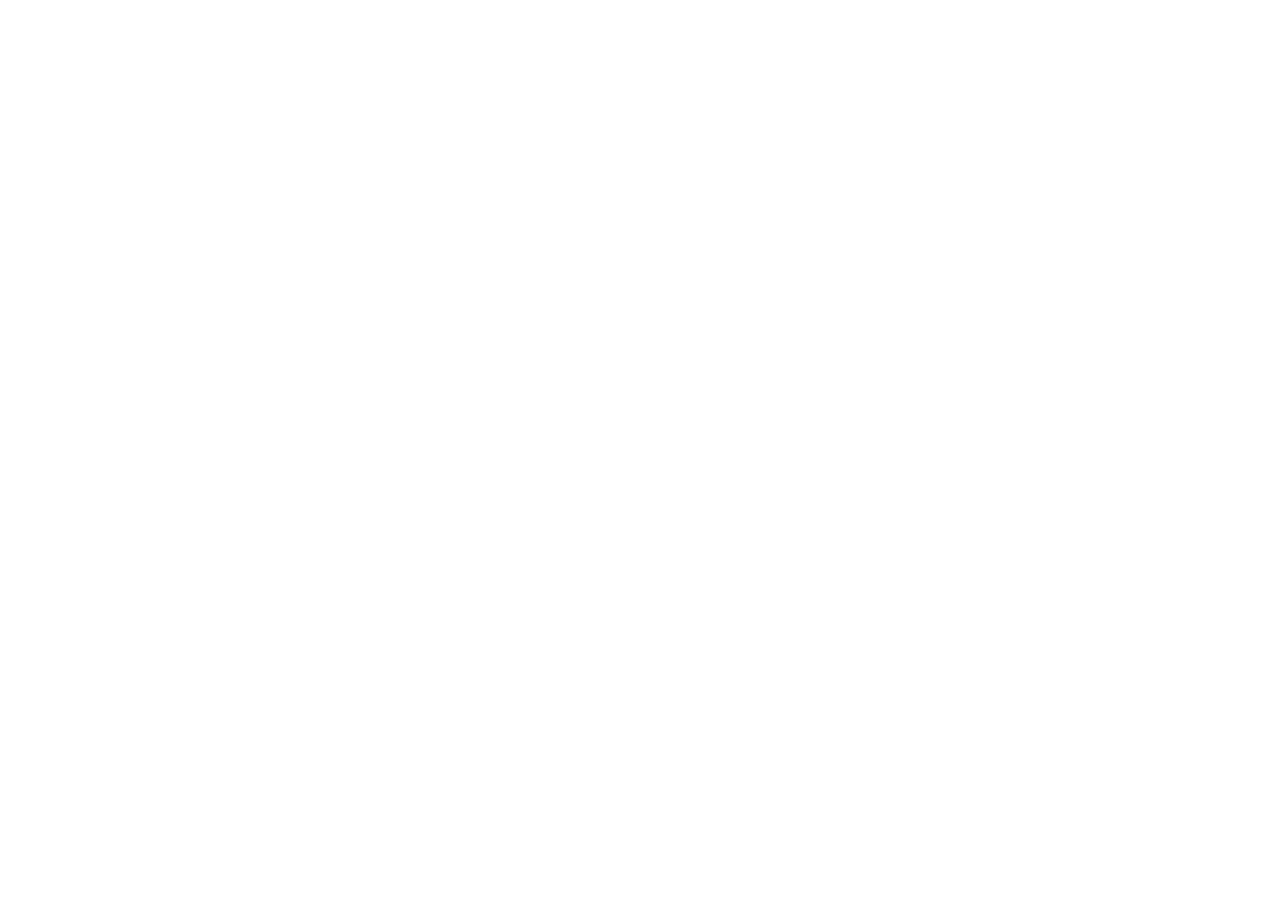
==== index.html @ f415a373 "change" ====
<!doctype html>
<html lang="en" data-theme="light" data-beasties-container>
<head><base href="/">
  <meta charset="UTF-8">
  <meta name="viewport" content="width=device-width, initial-scale=1.0">

  <meta http-equiv="Content-Security-Policy" content="upgrade-insecure-requests">

  <link href="https://unpkg.com/boxicons@2.1.4/css/boxicons.min.css" rel="stylesheet">
  <link rel="icon" type="image/x-icon" href="favicon.png">

  <title>Isa Subani</title>
<style>*,:before,:after{--tw-border-spacing-x:0;--tw-border-spacing-y:0;--tw-translate-x:0;--tw-translate-y:0;--tw-rotate:0;--tw-skew-x:0;--tw-skew-y:0;--tw-scale-x:1;--tw-scale-y:1;--tw-pan-x: ;--tw-pan-y: ;--tw-pinch-zoom: ;--tw-scroll-snap-strictness:proximity;--tw-gradient-from-position: ;--tw-gradient-via-position: ;--tw-gradient-to-position: ;--tw-ordinal: ;--tw-slashed-zero: ;--tw-numeric-figure: ;--tw-numeric-spacing: ;--tw-numeric-fraction: ;--tw-ring-inset: ;--tw-ring-offset-width:0px;--tw-ring-offset-color:#fff;--tw-ring-color:rgb(59 130 246 / .5);--tw-ring-offset-shadow:0 0 #0000;--tw-ring-shadow:0 0 #0000;--tw-shadow:0 0 #0000;--tw-shadow-colored:0 0 #0000;--tw-blur: ;--tw-brightness: ;--tw-contrast: ;--tw-grayscale: ;--tw-hue-rotate: ;--tw-invert: ;--tw-saturate: ;--tw-sepia: ;--tw-drop-shadow: ;--tw-backdrop-blur: ;--tw-backdrop-brightness: ;--tw-backdrop-contrast: ;--tw-backdrop-grayscale: ;--tw-backdrop-hue-rotate: ;--tw-backdrop-invert: ;--tw-backdrop-opacity: ;--tw-backdrop-saturate: ;--tw-backdrop-sepia: ;--tw-contain-size: ;--tw-contain-layout: ;--tw-contain-paint: ;--tw-contain-style: }*,:before,:after{box-sizing:border-box;border-width:0;border-style:solid;border-color:#e5e7eb}:before,:after{--tw-content:""}html{line-height:1.5;-webkit-text-size-adjust:100%;tab-size:4;font-family:ui-sans-serif,system-ui,sans-serif,"Apple Color Emoji","Segoe UI Emoji",Segoe UI Symbol,"Noto Color Emoji";font-feature-settings:normal;font-variation-settings:normal;-webkit-tap-highlight-color:transparent}body{margin:0;line-height:inherit}</style><link rel="stylesheet" href="styles-BOK6SBLM.css" media="print" onload="this.media='all'"><noscript><link rel="stylesheet" href="styles-BOK6SBLM.css"></noscript></head>
<body>
<app-root></app-root>
<link rel="modulepreload" href="chunk-A5R2CTAA.js"><script src="polyfills-FFHMD2TL.js" type="module"></script><script src="main-3HWDCBCN.js" type="module"></script></body>
</html>
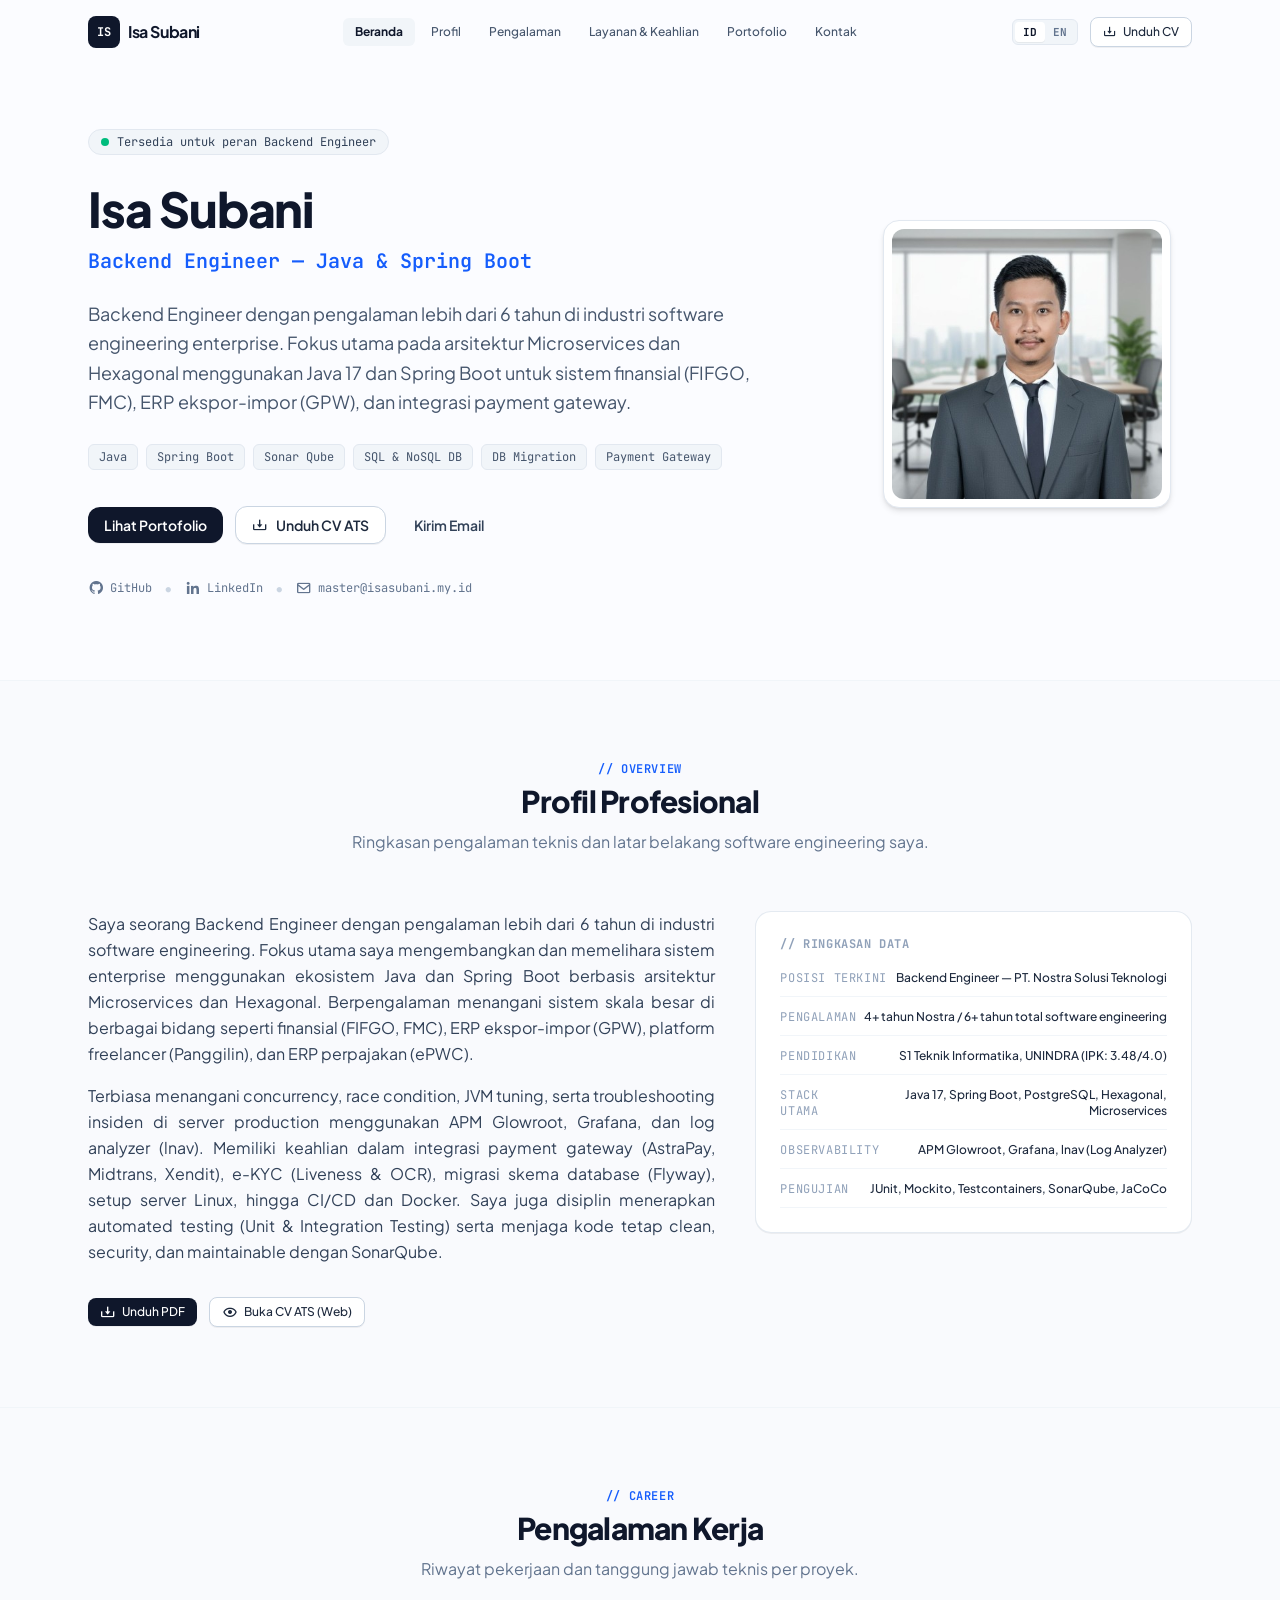
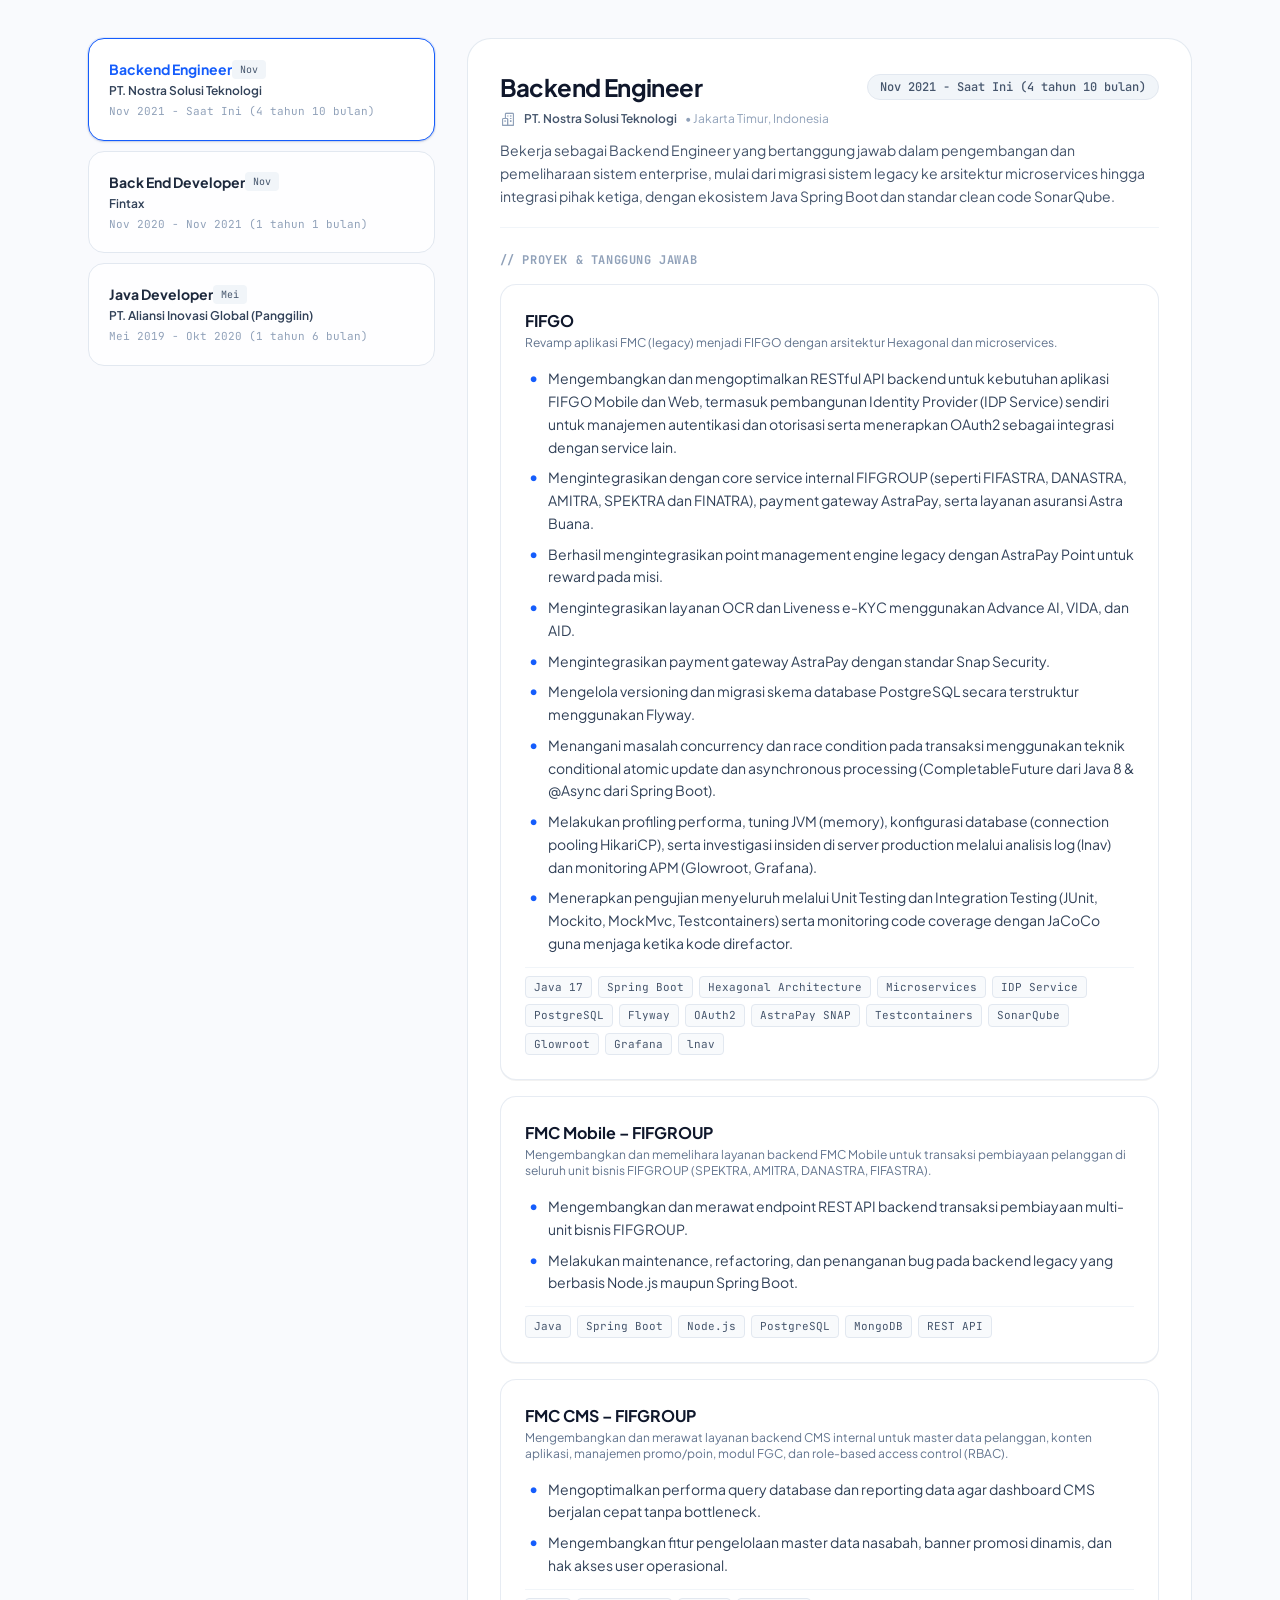
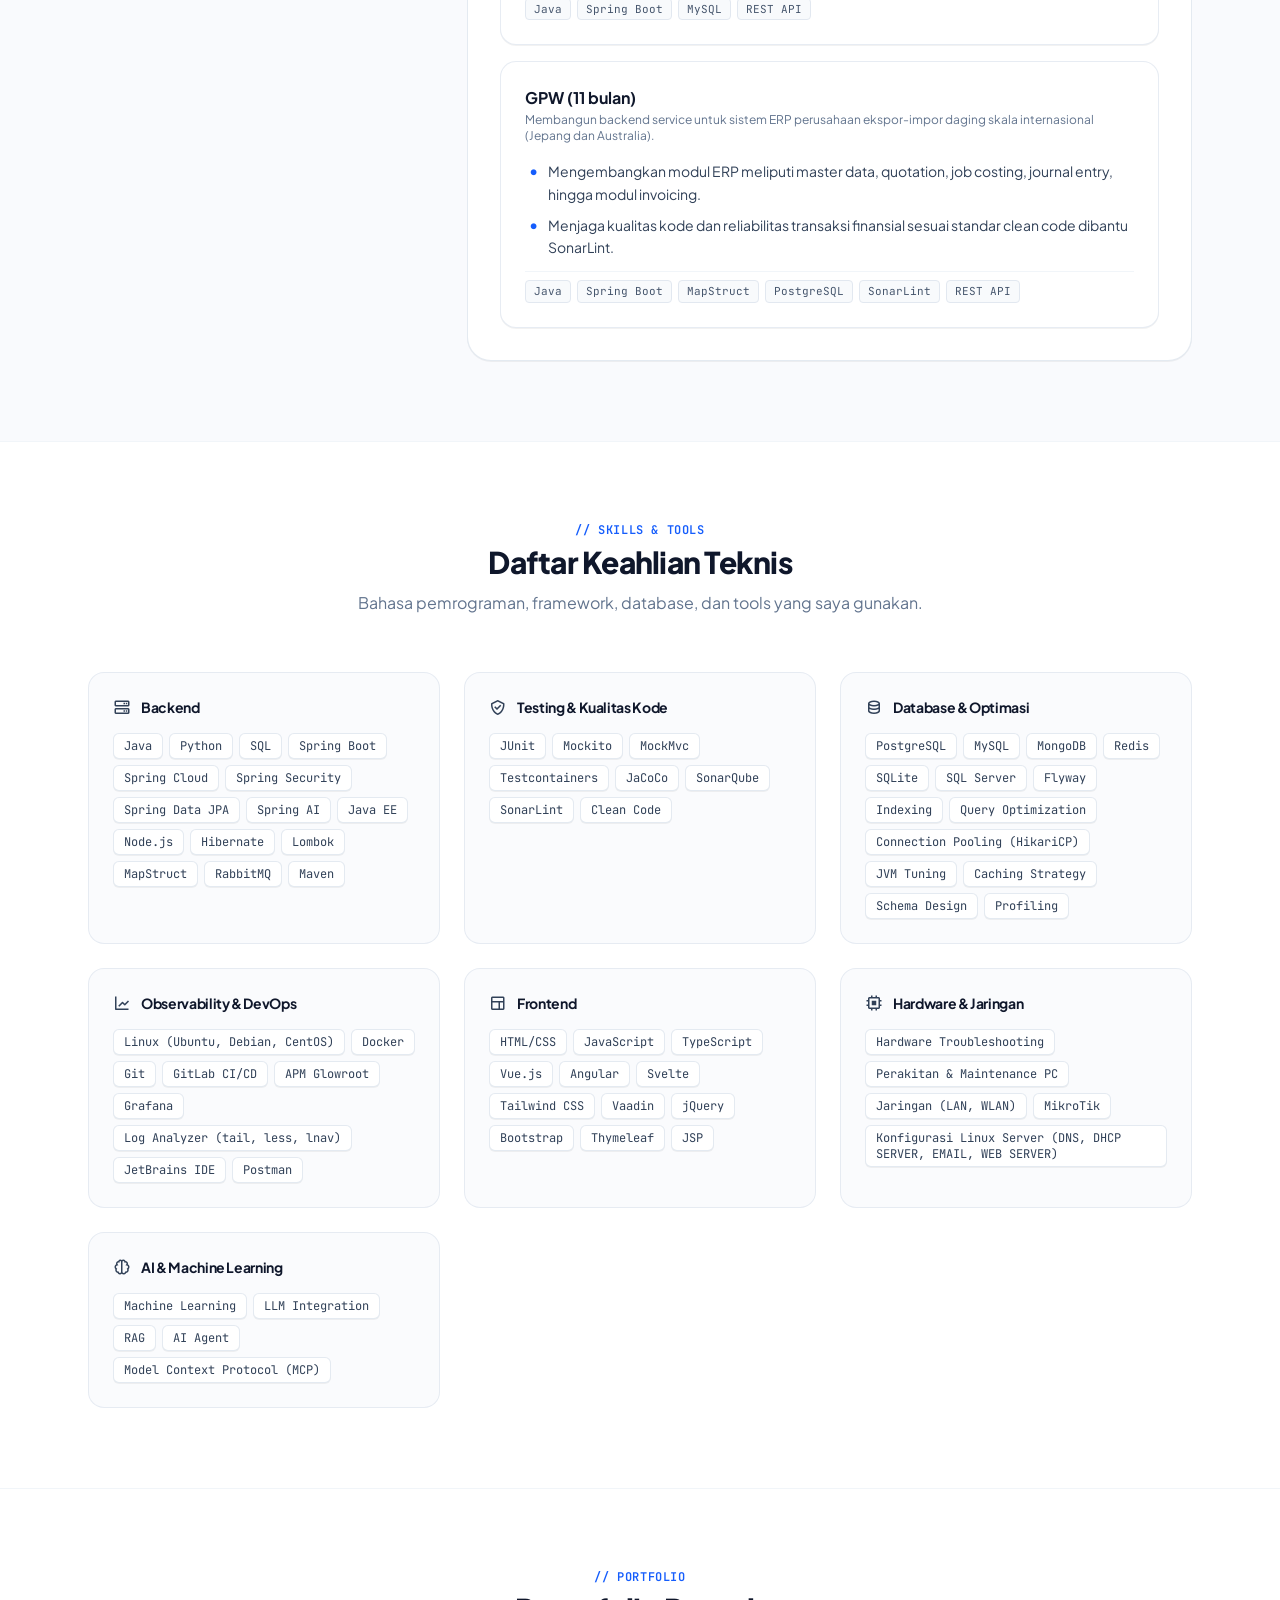
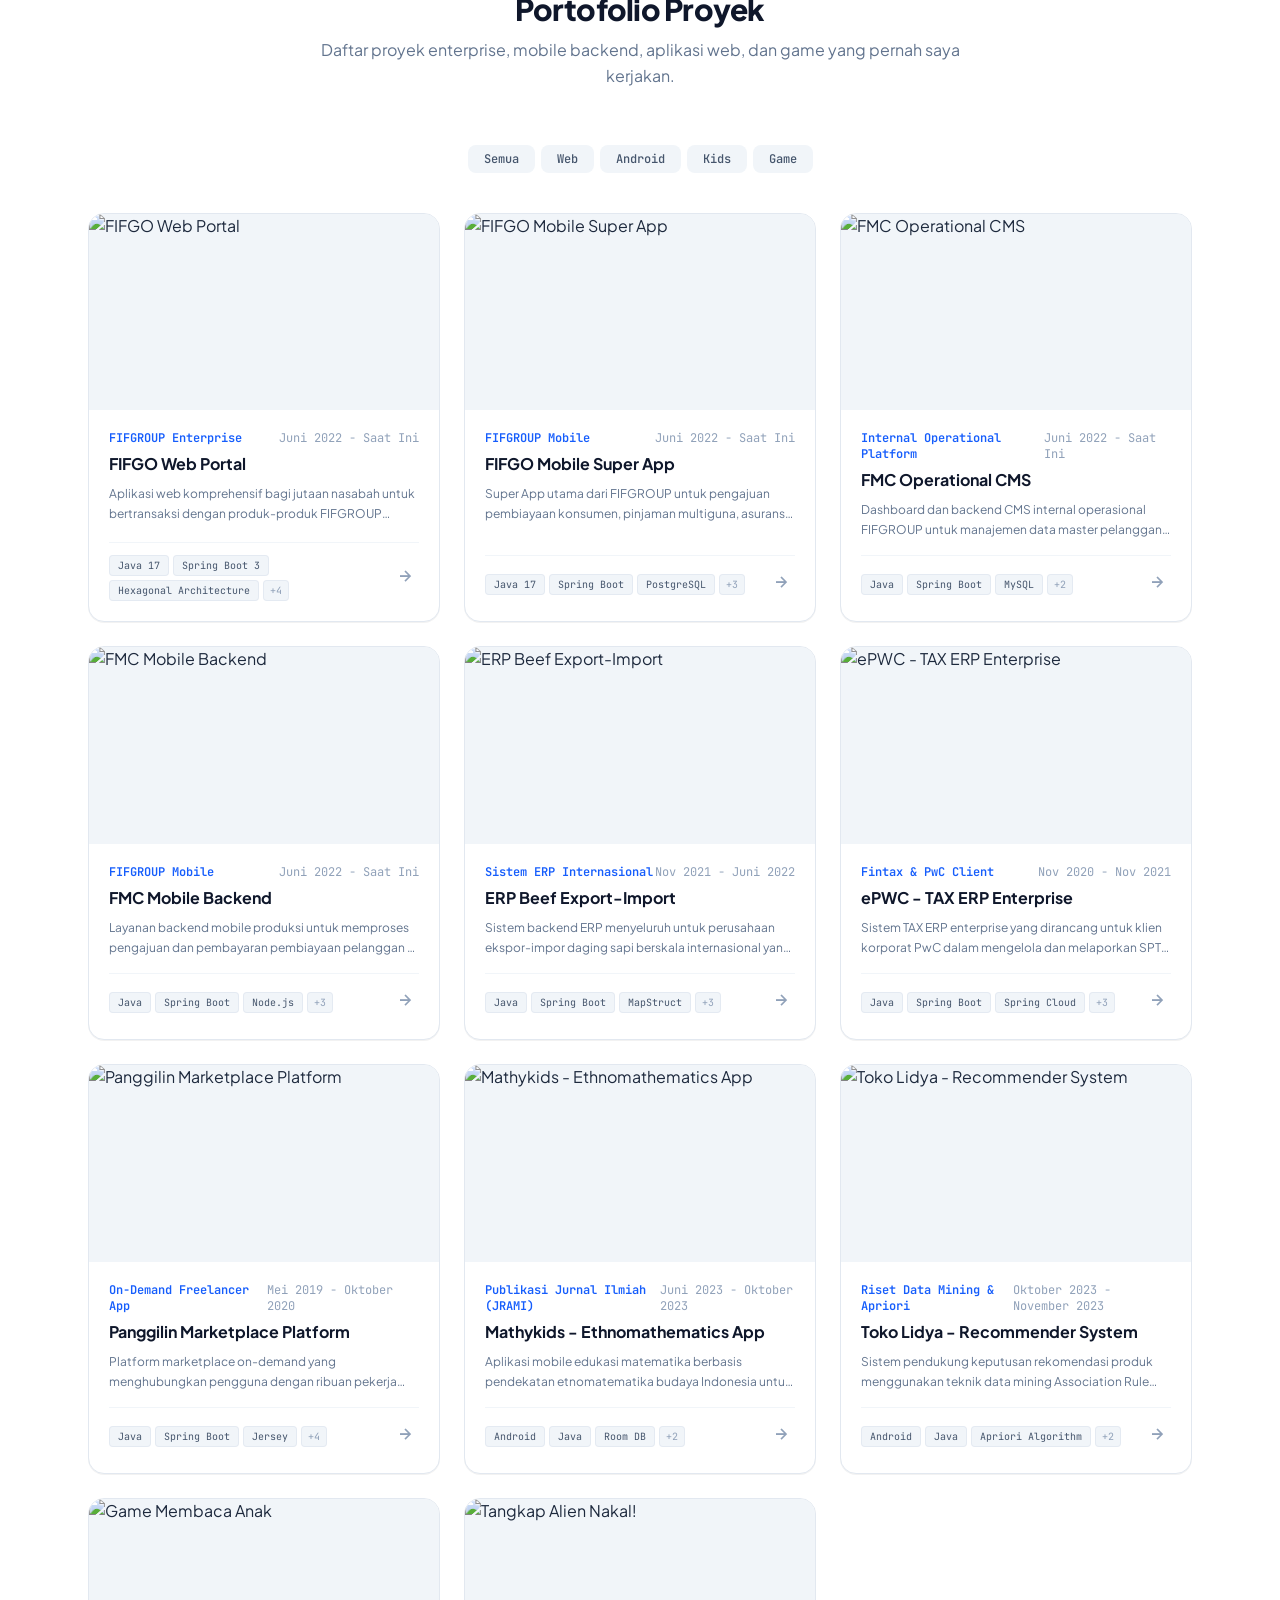
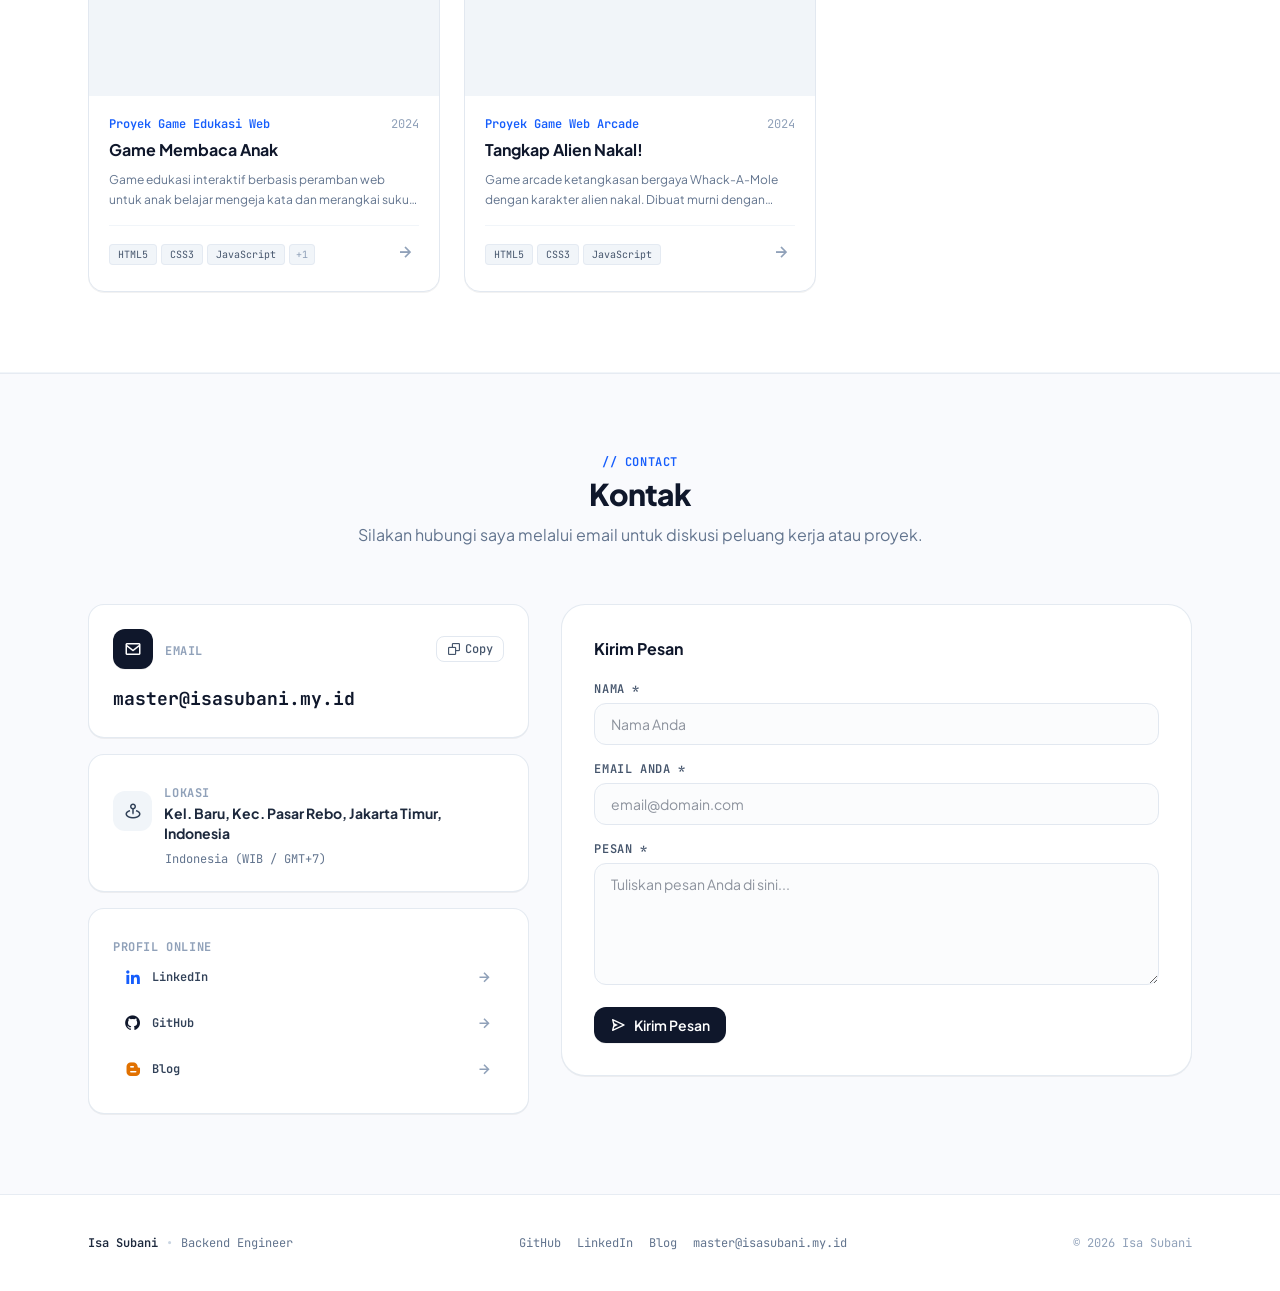
==== commit e73ca62e: "change" ====
--- a/index.html
+++ b/index.html
@@ -1,17 +1,192 @@
 <!doctype html>
-<html lang="en" data-theme="light" data-beasties-container>
-<head><base href="/">
-  <meta charset="UTF-8">
-  <meta name="viewport" content="width=device-width, initial-scale=1.0">
+<html lang="id" class="scroll-smooth">
+  <head>
+    <meta charset="UTF-8" />
+    <meta name="viewport" content="width=device-width, initial-scale=1.0" />
+    <meta http-equiv="X-UA-Compatible" content="IE=edge" />
+    <meta name="referrer" content="strict-origin-when-cross-origin" />
+    <meta name="format-detection" content="telephone=no" />
 
-  <meta http-equiv="Content-Security-Policy" content="upgrade-insecure-requests">
+    <!-- Primary SEO Meta Tags -->
+    <title>Isa Subani — Backend Engineer | Java & Spring Boot</title>
+    <meta name="title" content="Isa Subani — Backend Engineer | Java & Spring Boot" />
+    <meta name="description" content="Portfolio Isa Subani - Backend Engineer dengan pengalaman 6+ tahun dalam ekosistem Java 17, Spring Boot, Microservices, Hexagonal Architecture, PostgreSQL, dan integrasi finansial enterprise." />
+    <meta name="keywords" content="Isa Subani, Backend Engineer, Java Developer, Spring Boot, Microservices, Hexagonal Architecture, PostgreSQL, Flyway, Docker, AstraPay SNAP, Jakarta, Indonesia" />
+    <meta name="author" content="Isa Subani" />
+    <meta name="robots" content="index, follow, max-image-preview:large, max-snippet:-1, max-video-preview:-1" />
+    <meta name="googlebot" content="index, follow, max-snippet:-1, max-image-preview:large, max-video-preview:-1" />
+    <meta name="bingbot" content="index, follow, max-snippet:-1, max-image-preview:large, max-video-preview:-1" />
 
-  <link href="https://unpkg.com/boxicons@2.1.4/css/boxicons.min.css" rel="stylesheet">
-  <link rel="icon" type="image/x-icon" href="favicon.png">
+    <!-- Canonical & Dual-Domain Alternates -->
+    <link rel="canonical" href="https://isasubani.github.io/" />
+    <link rel="alternate" hreflang="x-default" href="https://isasubani.github.io/" />
+    <link rel="alternate" hreflang="id" href="https://isasubani.github.io/" />
+    <link rel="alternate" hreflang="en" href="https://isasubani.github.io/" />
+    <link rel="alternate" href="https://isasubani.my.id/" />
 
-  <title>Isa Subani</title>
-<style>*,:before,:after{--tw-border-spacing-x:0;--tw-border-spacing-y:0;--tw-translate-x:0;--tw-translate-y:0;--tw-rotate:0;--tw-skew-x:0;--tw-skew-y:0;--tw-scale-x:1;--tw-scale-y:1;--tw-pan-x: ;--tw-pan-y: ;--tw-pinch-zoom: ;--tw-scroll-snap-strictness:proximity;--tw-gradient-from-position: ;--tw-gradient-via-position: ;--tw-gradient-to-position: ;--tw-ordinal: ;--tw-slashed-zero: ;--tw-numeric-figure: ;--tw-numeric-spacing: ;--tw-numeric-fraction: ;--tw-ring-inset: ;--tw-ring-offset-width:0px;--tw-ring-offset-color:#fff;--tw-ring-color:rgb(59 130 246 / .5);--tw-ring-offset-shadow:0 0 #0000;--tw-ring-shadow:0 0 #0000;--tw-shadow:0 0 #0000;--tw-shadow-colored:0 0 #0000;--tw-blur: ;--tw-brightness: ;--tw-contrast: ;--tw-grayscale: ;--tw-hue-rotate: ;--tw-invert: ;--tw-saturate: ;--tw-sepia: ;--tw-drop-shadow: ;--tw-backdrop-blur: ;--tw-backdrop-brightness: ;--tw-backdrop-contrast: ;--tw-backdrop-grayscale: ;--tw-backdrop-hue-rotate: ;--tw-backdrop-invert: ;--tw-backdrop-opacity: ;--tw-backdrop-saturate: ;--tw-backdrop-sepia: ;--tw-contain-size: ;--tw-contain-layout: ;--tw-contain-paint: ;--tw-contain-style: }*,:before,:after{box-sizing:border-box;border-width:0;border-style:solid;border-color:#e5e7eb}:before,:after{--tw-content:""}html{line-height:1.5;-webkit-text-size-adjust:100%;tab-size:4;font-family:ui-sans-serif,system-ui,sans-serif,"Apple Color Emoji","Segoe UI Emoji",Segoe UI Symbol,"Noto Color Emoji";font-feature-settings:normal;font-variation-settings:normal;-webkit-tap-highlight-color:transparent}body{margin:0;line-height:inherit}</style><link rel="stylesheet" href="styles-BOK6SBLM.css" media="print" onload="this.media='all'"><noscript><link rel="stylesheet" href="styles-BOK6SBLM.css"></noscript></head>
-<body>
-<app-root></app-root>
-<link rel="modulepreload" href="chunk-A5R2CTAA.js"><script src="polyfills-FFHMD2TL.js" type="module"></script><script src="main-3HWDCBCN.js" type="module"></script></body>
+    <!-- GEO / Geographic Location Meta Tags -->
+    <meta name="geo.region" content="ID-JK" />
+    <meta name="geo.placename" content="Kel. Baru, Kec. Pasar Rebo, Jakarta Timur, Indonesia" />
+    <meta name="geo.position" content="-6.320;106.860" />
+    <meta name="ICBM" content="-6.320, 106.860" />
+
+    <!-- ASO & PWA Mobile App Meta Tags -->
+    <meta name="application-name" content="Isa Subani Portfolio" />
+    <meta name="apple-mobile-web-app-title" content="Isa Subani" />
+    <meta name="apple-mobile-web-app-capable" content="yes" />
+    <meta name="apple-mobile-web-app-status-bar-style" content="default" />
+    <meta name="theme-color" content="#0f172a" />
+    <link rel="manifest" href="/manifest.webmanifest" />
+
+    <!-- Open Graph / Facebook / LinkedIn / WhatsApp -->
+    <meta property="og:type" content="profile" />
+    <meta property="og:site_name" content="Isa Subani Portfolio" />
+    <meta property="og:url" content="https://isasubani.github.io/" />
+    <meta property="og:title" content="Isa Subani — Backend Engineer | Java & Spring Boot" />
+    <meta property="og:description" content="Backend Engineer dengan pengalaman 6+ tahun di sistem enterprise. Spesialisasi Java 17, Spring Boot, Microservices, dan Hexagonal Architecture." />
+    <meta property="og:image" content="https://isasubani.github.io/cv/profile.jpeg" />
+    <meta property="og:image:secure_url" content="https://isasubani.github.io/cv/profile.jpeg" />
+    <meta property="og:image:type" content="image/jpeg" />
+    <meta property="og:image:width" content="600" />
+    <meta property="og:image:height" content="600" />
+    <meta property="og:image:alt" content="Isa Subani - Backend Engineer" />
+    <meta property="og:locale" content="id_ID" />
+    <meta property="og:locale:alternate" content="en_US" />
+    <meta property="profile:first_name" content="Isa" />
+    <meta property="profile:last_name" content="Subani" />
+    <meta property="profile:gender" content="male" />
+    <meta property="profile:username" content="isasubani" />
+
+    <!-- Twitter Card -->
+    <meta name="twitter:card" content="summary_large_image" />
+    <meta name="twitter:url" content="https://isasubani.github.io/" />
+    <meta name="twitter:title" content="Isa Subani — Backend Engineer | Java & Spring Boot" />
+    <meta name="twitter:description" content="Backend Engineer dengan pengalaman 6+ tahun di sistem enterprise: Java 17, Spring Boot, Hexagonal Architecture, & Microservices." />
+    <meta name="twitter:image" content="https://isasubani.github.io/cv/profile.jpeg" />
+
+    <!-- Favicons & Icons -->
+    <link rel="icon" type="image/png" href="/favicon.png" />
+    <link rel="apple-touch-icon" href="/favicon.png" />
+
+    <!-- Web Fonts -->
+    <link rel="preconnect" href="https://fonts.googleapis.com" />
+    <link rel="preconnect" href="https://fonts.gstatic.com" crossorigin />
+    <link href="https://fonts.googleapis.com/css2?family=Plus+Jakarta+Sans:wght@400;500;600;700;800&family=JetBrains+Mono:wght@400;500;600&display=swap" rel="stylesheet" />
+    <link href="https://unpkg.com/boxicons@2.1.4/css/boxicons.min.css" rel="stylesheet" />
+
+    <!-- AEO / GEO Structured Data (Schema.org JSON-LD for Perplexity, ChatGPT, Claude, Google SGE) -->
+    <script type="application/ld+json">
+      {
+        "@context": "https://schema.org",
+        "@graph": [
+          {
+            "@type": "ProfilePage",
+            "@id": "https://isasubani.github.io/#webpage",
+            "url": "https://isasubani.github.io/",
+            "name": "Isa Subani — Backend Engineer | Java & Spring Boot",
+            "isPartOf": {
+              "@id": "https://isasubani.github.io/#website"
+            },
+            "about": {
+              "@id": "https://isasubani.github.io/#person"
+            },
+            "mainEntity": {
+              "@id": "https://isasubani.github.io/#person"
+            }
+          },
+          {
+            "@type": "Person",
+            "@id": "https://isasubani.github.io/#person",
+            "name": "Isa Subani",
+            "givenName": "Isa",
+            "familyName": "Subani",
+            "jobTitle": "Backend Engineer",
+            "description": "Backend Engineer with 6+ years of enterprise experience specializing in Java 17, Spring Boot, Microservices, Hexagonal Architecture, and financial system integrations.",
+            "url": "https://isasubani.github.io/",
+            "image": "https://isasubani.github.io/cv/profile.jpeg",
+            "email": "master@isasubani.my.id",
+            "address": {
+              "@type": "PostalAddress",
+              "addressLocality": "Kel. Baru, Kec. Pasar Rebo, Jakarta Timur, Indonesia",
+              "addressRegion": "DKI Jakarta",
+              "addressCountry": "ID"
+            },
+            "worksFor": {
+              "@type": "Organization",
+              "name": "PT. Nostra Solusi Teknologi"
+            },
+            "alumniOf": {
+              "@type": "CollegeOrUniversity",
+              "name": "Universitas Indraprasta PGRI"
+            },
+            "hasOccupation": {
+              "@type": "Occupation",
+              "name": "Senior Backend Engineer",
+              "occupationalCategory": "15-1252.00",
+              "skills": [
+                "Java 17",
+                "Spring Boot 3",
+                "Microservices",
+                "Hexagonal Architecture",
+                "PostgreSQL",
+                "Flyway",
+                "OAuth2",
+                "AstraPay SNAP",
+                "Testcontainers",
+                "JUnit",
+                "Glowroot",
+                "Grafana",
+                "Docker"
+              ]
+            },
+            "sameAs": [
+              "https://isasubani.github.io/",
+              "https://isasubani.my.id/",
+              "https://github.com/isasubani",
+              "https://www.linkedin.com/in/isa-subani/",
+              "https://isa-subani.blogspot.com/",
+              "https://www.youtube.com/@isasubani"
+            ],
+            "knowsAbout": [
+              "Java 17",
+              "Spring Boot 3",
+              "Hexagonal Architecture",
+              "Microservices",
+              "PostgreSQL",
+              "Flyway",
+              "OAuth2",
+              "AstraPay SNAP",
+              "Testcontainers",
+              "JUnit",
+              "Glowroot",
+              "Grafana",
+              "Docker",
+              "Vaadin",
+              "Machine Learning"
+            ]
+          },
+          {
+            "@type": "WebSite",
+            "@id": "https://isasubani.github.io/#website",
+            "url": "https://isasubani.github.io/",
+            "name": "Isa Subani — Backend Engineer",
+            "alternateName": [
+              "https://isasubani.github.io/",
+              "https://isasubani.my.id/"
+            ],
+            "description": "Official portfolio of Isa Subani, Backend Engineer specializing in Java and Spring Boot.",
+            "publisher": {
+              "@id": "https://isasubani.github.io/#person"
+            },
+            "inLanguage": ["id", "en"]
+          }
+        ]
+      }
+    </script>
+    <script type="module" crossorigin src="/assets/index-tYiv3i7U.js"></script>
+    <link rel="stylesheet" crossorigin href="/assets/index-lfnkulbh.css">
+  </head>
+  <body class="bg-[#fcfdfd] text-slate-800 antialiased font-['Plus_Jakarta_Sans',sans-serif] selection:bg-slate-900 selection:text-white">
+    <div id="app"></div>
+  </body>
 </html>
--- a/assets/index-lfnkulbh.css
+++ b/assets/index-lfnkulbh.css
@@ -0,0 +1,2 @@
+/*! tailwindcss v4.3.3 | MIT License | https://tailwindcss.com */
+@layer properties{@supports (((-webkit-hyphens:none)) and (not (margin-trim:inline))) or ((-moz-orient:inline) and (not (color:rgb(from red r g b)))){*,:before,:after,::backdrop{--tw-translate-x:0;--tw-translate-y:0;--tw-translate-z:0;--tw-scale-x:1;--tw-scale-y:1;--tw-scale-z:1;--tw-rotate-x:initial;--tw-rotate-y:initial;--tw-rotate-z:initial;--tw-skew-x:initial;--tw-skew-y:initial;--tw-space-y-reverse:0;--tw-border-style:solid;--tw-leading:initial;--tw-font-weight:initial;--tw-tracking:initial;--tw-shadow:0 0 #0000;--tw-shadow-color:initial;--tw-shadow-alpha:100%;--tw-inset-shadow:0 0 #0000;--tw-inset-shadow-color:initial;--tw-inset-shadow-alpha:100%;--tw-ring-color:initial;--tw-ring-shadow:0 0 #0000;--tw-inset-ring-color:initial;--tw-inset-ring-shadow:0 0 #0000;--tw-ring-inset:initial;--tw-ring-offset-width:0px;--tw-ring-offset-color:#fff;--tw-ring-offset-shadow:0 0 #0000;--tw-outline-style:solid;--tw-blur:initial;--tw-brightness:initial;--tw-contrast:initial;--tw-grayscale:initial;--tw-hue-rotate:initial;--tw-invert:initial;--tw-opacity:initial;--tw-saturate:initial;--tw-sepia:initial;--tw-drop-shadow:initial;--tw-drop-shadow-color:initial;--tw-drop-shadow-alpha:100%;--tw-drop-shadow-size:initial;--tw-backdrop-blur:initial;--tw-backdrop-brightness:initial;--tw-backdrop-contrast:initial;--tw-backdrop-grayscale:initial;--tw-backdrop-hue-rotate:initial;--tw-backdrop-invert:initial;--tw-backdrop-opacity:initial;--tw-backdrop-saturate:initial;--tw-backdrop-sepia:initial;--tw-duration:initial}}}@layer theme{:root,:host{--font-sans:-apple-system, BlinkMacSystemFont, "Segoe UI", Roboto, "Helvetica Neue", "Noto Sans", Arial, sans-serif, "Apple Color Emoji", "Segoe UI Emoji", "Segoe UI Symbol", "Noto Color Emoji";--font-mono:ui-monospace, SFMono-Regular, Menlo, Monaco, Consolas, "Liberation Mono", "Courier New", monospace;--color-red-400:oklch(70.4% .191 22.216);--color-red-500:oklch(63.7% .237 25.331);--color-amber-600:oklch(66.6% .179 58.318);--color-yellow-300:oklch(90.5% .182 98.111);--color-yellow-400:oklch(85.2% .199 91.936);--color-yellow-900:oklch(42.1% .095 57.708);--color-green-500:oklch(72.3% .219 149.579);--color-green-600:oklch(62.7% .194 149.214);--color-emerald-50:oklch(97.9% .021 166.113);--color-emerald-200:oklch(90.5% .093 164.15);--color-emerald-500:oklch(69.6% .17 162.48);--color-emerald-600:oklch(59.6% .145 163.225);--color-emerald-700:oklch(50.8% .118 165.612);--color-emerald-800:oklch(43.2% .095 166.913);--color-sky-50:oklch(97.7% .013 236.62);--color-sky-300:oklch(82.8% .111 230.318);--color-sky-400:oklch(74.6% .16 232.661);--color-sky-500:oklch(68.5% .169 237.323);--color-sky-600:oklch(58.8% .158 241.966);--color-sky-700:oklch(50% .134 242.749);--color-sky-900:oklch(39.1% .09 240.876);--color-blue-50:oklch(97% .014 254.604);--color-blue-200:oklch(88.2% .059 254.128);--color-blue-500:oklch(62.3% .214 259.815);--color-blue-600:oklch(54.6% .245 262.881);--color-blue-700:oklch(48.8% .243 264.376);--color-indigo-50:oklch(96.2% .018 272.314);--color-indigo-200:oklch(87% .065 274.039);--color-indigo-300:oklch(78.5% .115 274.713);--color-indigo-500:oklch(58.5% .233 277.117);--color-indigo-600:oklch(51.1% .262 276.966);--color-indigo-700:oklch(45.7% .24 277.023);--color-indigo-800:oklch(39.8% .195 277.366);--color-indigo-900:oklch(35.9% .144 278.697);--color-rose-50:oklch(96.9% .015 12.422);--color-rose-200:oklch(89.2% .058 10.001);--color-rose-600:oklch(58.6% .253 17.585);--color-rose-700:oklch(51.4% .222 16.935);--color-rose-800:oklch(45.5% .188 13.697);--color-rose-900:oklch(41% .159 10.272);--color-slate-50:oklch(98.4% .003 247.858);--color-slate-100:oklch(96.8% .007 247.896);--color-slate-200:oklch(92.9% .013 255.508);--color-slate-300:oklch(86.9% .022 252.894);--color-slate-400:oklch(70.4% .04 256.788);--color-slate-500:oklch(55.4% .046 257.417);--color-slate-600:oklch(44.6% .043 257.281);--color-slate-700:oklch(37.2% .044 257.287);--color-slate-800:oklch(27.9% .041 260.031);--color-slate-900:oklch(20.8% .042 265.755);--color-slate-950:oklch(12.9% .042 264.695);--color-gray-500:oklch(55.1% .027 264.364);--color-gray-700:oklch(37.3% .034 259.733);--color-black:#000;--color-white:#fff;--spacing:.25rem;--container-md:28rem;--container-lg:32rem;--container-2xl:42rem;--container-4xl:56rem;--container-6xl:72rem;--text-xs:.75rem;--text-xs--line-height:calc(1 / .75);--text-sm:.875rem;--text-sm--line-height:calc(1.25 / .875);--text-base:1rem;--text-base--line-height:calc(1.5 / 1);--text-lg:1.125rem;--text-lg--line-height:calc(1.75 / 1.125);--text-xl:1.25rem;--text-xl--line-height:calc(1.75 / 1.25);--text-2xl:1.5rem;--text-2xl--line-height:calc(2 / 1.5);--text-3xl:1.875rem;--text-3xl--line-height:calc(2.25 / 1.875);--text-4xl:2.25rem;--text-4xl--line-height:calc(2.5 / 2.25);--text-5xl:3rem;--text-5xl--line-height:1;--text-6xl:3.75rem;--text-6xl--line-height:1;--text-8xl:6rem;--text-8xl--line-height:1;--text-9xl:8rem;--text-9xl--line-height:1;--font-weight-normal:400;--font-weight-medium:500;--font-weight-semibold:600;--font-weight-bold:700;--font-weight-extrabold:800;--tracking-tight:-.025em;--tracking-wider:.05em;--leading-tight:1.25;--leading-relaxed:1.625;--radius-md:.375rem;--radius-lg:.5rem;--radius-xl:.75rem;--radius-2xl:1rem;--radius-3xl:1.5rem;--drop-shadow-md:0 3px 3px #0000001f;--drop-shadow-xl:0 9px 7px #0000001a;--animate-pulse:pulse 2s cubic-bezier(.4, 0, .6, 1) infinite;--animate-bounce:bounce 1s infinite;--blur-sm:8px;--blur-md:12px;--aspect-video:16 / 9;--default-transition-duration:.15s;--default-transition-timing-function:cubic-bezier(.4, 0, .2, 1);--default-font-family:var(--font-sans);--default-mono-font-family:var(--font-mono)}}@layer base{*,:after,:before,::backdrop{box-sizing:border-box;border:0 solid;margin:0;padding:0}::file-selector-button{box-sizing:border-box;border:0 solid;margin:0;padding:0}html,:host{-webkit-text-size-adjust:100%;tab-size:4;line-height:1.5;font-family:var(--default-font-family,-apple-system, BlinkMacSystemFont, "Segoe UI", Roboto, "Helvetica Neue", "Noto Sans", Arial, sans-serif, "Apple Color Emoji", "Segoe UI Emoji", "Segoe UI Symbol", "Noto Color Emoji");font-feature-settings:var(--default-font-feature-settings,normal);font-variation-settings:var(--default-font-variation-settings,normal);-webkit-tap-highlight-color:transparent}hr{height:0;color:inherit;border-top-width:1px}abbr:where([title]){-webkit-text-decoration:underline dotted;text-decoration:underline dotted}h1,h2,h3,h4,h5,h6{font-size:inherit;font-weight:inherit}a{color:inherit;-webkit-text-decoration:inherit;-webkit-text-decoration:inherit;-webkit-text-decoration:inherit;-webkit-text-decoration:inherit;text-decoration:inherit}b,strong{font-weight:bolder}code,kbd,samp,pre{font-family:var(--default-mono-font-family,ui-monospace, SFMono-Regular, Menlo, Monaco, Consolas, "Liberation Mono", "Courier New", monospace);font-feature-settings:var(--default-mono-font-feature-settings,normal);font-variation-settings:var(--default-mono-font-variation-settings,normal);font-size:1em}small{font-size:80%}sub,sup{vertical-align:baseline;font-size:75%;line-height:0;position:relative}sub{bottom:-.25em}sup{top:-.5em}table{text-indent:0;border-color:inherit;border-collapse:collapse}:-moz-focusring:where(:not(iframe)){outline:auto}progress{vertical-align:baseline}summary{display:list-item}ol,ul,menu{list-style:none}img,svg,video,canvas,audio,iframe,embed,object{vertical-align:middle;display:block}img,video{max-width:100%;height:auto}button,input,select,optgroup,textarea{font:inherit;font-feature-settings:inherit;font-variation-settings:inherit;letter-spacing:inherit;color:inherit;opacity:1;background-color:#0000;border-radius:0}::file-selector-button{font:inherit;font-feature-settings:inherit;font-variation-settings:inherit;letter-spacing:inherit;color:inherit;opacity:1;background-color:#0000;border-radius:0}:where(select:is([multiple],[size])) optgroup{font-weight:bolder}:where(select:is([multiple],[size])) optgroup option{padding-inline-start:20px}::file-selector-button{margin-inline-end:4px}::placeholder{opacity:1}@supports (not ((-webkit-appearance:-apple-pay-button))) or (contain-intrinsic-size:1px){::placeholder{color:currentColor}@supports (color:color-mix(in lab, red, red)){::placeholder{color:color-mix(in oklab, currentcolor 50%, transparent)}}}textarea{resize:vertical}::-webkit-search-decoration{-webkit-appearance:none}::-webkit-date-and-time-value{min-height:1lh;text-align:inherit}::-webkit-datetime-edit{display:inline-flex}::-webkit-datetime-edit-fields-wrapper{padding:0}::-webkit-datetime-edit{padding-block:0}::-webkit-datetime-edit-year-field{padding-block:0}::-webkit-datetime-edit-month-field{padding-block:0}::-webkit-datetime-edit-day-field{padding-block:0}::-webkit-datetime-edit-hour-field{padding-block:0}::-webkit-datetime-edit-minute-field{padding-block:0}::-webkit-datetime-edit-second-field{padding-block:0}::-webkit-datetime-edit-millisecond-field{padding-block:0}::-webkit-datetime-edit-meridiem-field{padding-block:0}::-webkit-calendar-picker-indicator{line-height:1}:-moz-ui-invalid{box-shadow:none}button,input:where([type=button],[type=reset],[type=submit]){appearance:button}::file-selector-button{appearance:button}::-webkit-inner-spin-button{height:auto}::-webkit-outer-spin-button{height:auto}[hidden]:where(:not([hidden=until-found])){display:none!important}}@layer components;@layer utilities{.absolute{position:absolute}.fixed{position:fixed}.relative{position:relative}.static{position:static}.inset-0{inset:0}.top-0{top:0}.top-1\/2{top:50%}.top-4{top:calc(var(--spacing) * 4)}.right-0{right:0}.right-2{right:calc(var(--spacing) * 2)}.right-4{right:calc(var(--spacing) * 4)}.left-0{left:0}.left-2{left:calc(var(--spacing) * 2)}.z-10{z-index:10}.z-50{z-index:50}.mx-auto{margin-inline:auto}.my-auto{margin-block:auto}.mt-0\.5{margin-top:calc(var(--spacing) * .5)}.mt-1{margin-top:var(--spacing)}.mt-2{margin-top:calc(var(--spacing) * 2)}.mt-2\.5{margin-top:calc(var(--spacing) * 2.5)}.mt-3{margin-top:calc(var(--spacing) * 3)}.mt-4{margin-top:calc(var(--spacing) * 4)}.mb-1{margin-bottom:var(--spacing)}.mb-1\.5{margin-bottom:calc(var(--spacing) * 1.5)}.mb-2{margin-bottom:calc(var(--spacing) * 2)}.mb-3{margin-bottom:calc(var(--spacing) * 3)}.mb-4{margin-bottom:calc(var(--spacing) * 4)}.mb-5{margin-bottom:calc(var(--spacing) * 5)}.mb-6{margin-bottom:calc(var(--spacing) * 6)}.mb-8{margin-bottom:calc(var(--spacing) * 8)}.mb-10{margin-bottom:calc(var(--spacing) * 10)}.mb-12{margin-bottom:calc(var(--spacing) * 12)}.line-clamp-1{-webkit-line-clamp:1;-webkit-box-orient:vertical;display:-webkit-box;overflow:hidden}.line-clamp-2{-webkit-line-clamp:2;-webkit-box-orient:vertical;display:-webkit-box;overflow:hidden}.block{display:block}.flex{display:flex}.grid{display:grid}.hidden{display:none}.inline-block{display:inline-block}.inline-flex{display:inline-flex}.aspect-square{aspect-ratio:1}.aspect-video{aspect-ratio:var(--aspect-video)}.h-2{height:calc(var(--spacing) * 2)}.h-8{height:calc(var(--spacing) * 8)}.h-9{height:calc(var(--spacing) * 9)}.h-10{height:calc(var(--spacing) * 10)}.h-12{height:calc(var(--spacing) * 12)}.h-64{height:calc(var(--spacing) * 64)}.h-full{height:100%}.max-h-\[85vh\]{max-height:85vh}.max-h-\[420px\]{max-height:420px}.min-h-\[150px\]{min-height:150px}.min-h-\[320px\]{min-height:320px}.min-h-screen{min-height:100vh}.w-2{width:calc(var(--spacing) * 2)}.w-8{width:calc(var(--spacing) * 8)}.w-9{width:calc(var(--spacing) * 9)}.w-10{width:calc(var(--spacing) * 10)}.w-12{width:calc(var(--spacing) * 12)}.w-64{width:calc(var(--spacing) * 64)}.w-auto{width:auto}.w-full{width:100%}.max-w-2xl{max-width:var(--container-2xl)}.max-w-4xl{max-width:var(--container-4xl)}.max-w-6xl{max-width:var(--container-6xl)}.max-w-full{max-width:100%}.max-w-lg{max-width:var(--container-lg)}.max-w-md{max-width:var(--container-md)}.flex-1{flex:1}.flex-shrink-0{flex-shrink:0}.-translate-y-1\/2{--tw-translate-y:calc(calc(1 / 2 * 100%) * -1);translate:var(--tw-translate-x) var(--tw-translate-y)}.scale-105{--tw-scale-x:105%;--tw-scale-y:105%;--tw-scale-z:105%;scale:var(--tw-scale-x) var(--tw-scale-y)}.transform{transform:var(--tw-rotate-x,) var(--tw-rotate-y,) var(--tw-rotate-z,) var(--tw-skew-x,) var(--tw-skew-y,)}.animate-bounce{animation:var(--animate-bounce)}.animate-pulse{animation:var(--animate-pulse)}.cursor-default{cursor:default}.cursor-not-allowed{cursor:not-allowed}.cursor-pointer{cursor:pointer}.resize-y{resize:vertical}.list-disc{list-style-type:disc}.grid-cols-1{grid-template-columns:repeat(1,minmax(0,1fr))}.grid-cols-3{grid-template-columns:repeat(3,minmax(0,1fr))}.flex-col{flex-direction:column}.flex-wrap{flex-wrap:wrap}.items-center{align-items:center}.items-start{align-items:flex-start}.justify-between{justify-content:space-between}.justify-center{justify-content:center}.gap-1{gap:var(--spacing)}.gap-1\.5{gap:calc(var(--spacing) * 1.5)}.gap-2{gap:calc(var(--spacing) * 2)}.gap-2\.5{gap:calc(var(--spacing) * 2.5)}.gap-3{gap:calc(var(--spacing) * 3)}.gap-4{gap:calc(var(--spacing) * 4)}.gap-6{gap:calc(var(--spacing) * 6)}.gap-8{gap:calc(var(--spacing) * 8)}.gap-10{gap:calc(var(--spacing) * 10)}:where(.space-y-0\.5>:not(:last-child)){--tw-space-y-reverse:0;margin-block-start:calc(calc(var(--spacing) * .5) * var(--tw-space-y-reverse));margin-block-end:calc(calc(var(--spacing) * .5) * calc(1 - var(--tw-space-y-reverse)))}:where(.space-y-1>:not(:last-child)){--tw-space-y-reverse:0;margin-block-start:calc(var(--spacing) * var(--tw-space-y-reverse));margin-block-end:calc(var(--spacing) * calc(1 - var(--tw-space-y-reverse)))}:where(.space-y-1\.5>:not(:last-child)){--tw-space-y-reverse:0;margin-block-start:calc(calc(var(--spacing) * 1.5) * var(--tw-space-y-reverse));margin-block-end:calc(calc(var(--spacing) * 1.5) * calc(1 - var(--tw-space-y-reverse)))}:where(.space-y-2>:not(:last-child)){--tw-space-y-reverse:0;margin-block-start:calc(calc(var(--spacing) * 2) * var(--tw-space-y-reverse));margin-block-end:calc(calc(var(--spacing) * 2) * calc(1 - var(--tw-space-y-reverse)))}:where(.space-y-2\.5>:not(:last-child)){--tw-space-y-reverse:0;margin-block-start:calc(calc(var(--spacing) * 2.5) * var(--tw-space-y-reverse));margin-block-end:calc(calc(var(--spacing) * 2.5) * calc(1 - var(--tw-space-y-reverse)))}:where(.space-y-3>:not(:last-child)){--tw-space-y-reverse:0;margin-block-start:calc(calc(var(--spacing) * 3) * var(--tw-space-y-reverse));margin-block-end:calc(calc(var(--spacing) * 3) * calc(1 - var(--tw-space-y-reverse)))}:where(.space-y-4>:not(:last-child)){--tw-space-y-reverse:0;margin-block-start:calc(calc(var(--spacing) * 4) * var(--tw-space-y-reverse));margin-block-end:calc(calc(var(--spacing) * 4) * calc(1 - var(--tw-space-y-reverse)))}:where(.space-y-6>:not(:last-child)){--tw-space-y-reverse:0;margin-block-start:calc(calc(var(--spacing) * 6) * var(--tw-space-y-reverse));margin-block-end:calc(calc(var(--spacing) * 6) * calc(1 - var(--tw-space-y-reverse)))}.overflow-hidden{overflow:hidden}.overflow-x-auto{overflow-x:auto}.overflow-y-auto{overflow-y:auto}.scroll-smooth{scroll-behavior:smooth}.rounded{border-radius:.25rem}.rounded-2xl{border-radius:var(--radius-2xl)}.rounded-3xl{border-radius:var(--radius-3xl)}.rounded-full{border-radius:2147483647px}.rounded-lg{border-radius:var(--radius-lg)}.rounded-md{border-radius:var(--radius-md)}.rounded-xl{border-radius:var(--radius-xl)}.border{border-style:var(--tw-border-style);border-width:1px}.border-2{border-style:var(--tw-border-style);border-width:2px}.border-4{border-style:var(--tw-border-style);border-width:4px}.border-t{border-top-style:var(--tw-border-style);border-top-width:1px}.border-b{border-bottom-style:var(--tw-border-style);border-bottom-width:1px}.border-blue-200\/60{border-color:#bedbff99}@supports (color:color-mix(in lab, red, red)){.border-blue-200\/60{border-color:color-mix(in oklab, var(--color-blue-200) 60%, transparent)}}.border-blue-500{border-color:var(--color-blue-500)}.border-blue-600{border-color:var(--color-blue-600)}.border-emerald-200{border-color:var(--color-emerald-200)}.border-emerald-200\/60{border-color:#a4f4cf99}@supports (color:color-mix(in lab, red, red)){.border-emerald-200\/60{border-color:color-mix(in oklab, var(--color-emerald-200) 60%, transparent)}}.border-green-500{border-color:var(--color-green-500)}.border-indigo-200\/60{border-color:#c7d2ff99}@supports (color:color-mix(in lab, red, red)){.border-indigo-200\/60{border-color:color-mix(in oklab, var(--color-indigo-200) 60%, transparent)}}.border-indigo-500{border-color:var(--color-indigo-500)}.border-indigo-600{border-color:var(--color-indigo-600)}.border-rose-200{border-color:var(--color-rose-200)}.border-sky-300{border-color:var(--color-sky-300)}.border-sky-400{border-color:var(--color-sky-400)}.border-slate-100{border-color:var(--color-slate-100)}.border-slate-200{border-color:var(--color-slate-200)}.border-slate-200\/80{border-color:#e2e8f0cc}@supports (color:color-mix(in lab, red, red)){.border-slate-200\/80{border-color:color-mix(in oklab, var(--color-slate-200) 80%, transparent)}}.border-slate-200\/90{border-color:#e2e8f0e6}@supports (color:color-mix(in lab, red, red)){.border-slate-200\/90{border-color:color-mix(in oklab, var(--color-slate-200) 90%, transparent)}}.border-slate-300{border-color:var(--color-slate-300)}.border-slate-700{border-color:var(--color-slate-700)}.border-transparent{border-color:#0000}.bg-\[\#fbfcff\]{background-color:#fbfcff}.bg-\[\#fcfdfd\]{background-color:#fcfdfd}.bg-black{background-color:var(--color-black)}.bg-blue-50{background-color:var(--color-blue-50)}.bg-emerald-50{background-color:var(--color-emerald-50)}.bg-emerald-500{background-color:var(--color-emerald-500)}.bg-green-500{background-color:var(--color-green-500)}.bg-indigo-50{background-color:var(--color-indigo-50)}.bg-indigo-500{background-color:var(--color-indigo-500)}.bg-indigo-800{background-color:var(--color-indigo-800)}.bg-indigo-900{background-color:var(--color-indigo-900)}.bg-rose-50{background-color:var(--color-rose-50)}.bg-rose-600{background-color:var(--color-rose-600)}.bg-sky-400{background-color:var(--color-sky-400)}.bg-sky-500{background-color:var(--color-sky-500)}.bg-sky-900{background-color:var(--color-sky-900)}.bg-slate-50{background-color:var(--color-slate-50)}.bg-slate-50\/50{background-color:#f8fafc80}@supports (color:color-mix(in lab, red, red)){.bg-slate-50\/50{background-color:color-mix(in oklab, var(--color-slate-50) 50%, transparent)}}.bg-slate-50\/60{background-color:#f8fafc99}@supports (color:color-mix(in lab, red, red)){.bg-slate-50\/60{background-color:color-mix(in oklab, var(--color-slate-50) 60%, transparent)}}.bg-slate-50\/70{background-color:#f8fafcb3}@supports (color:color-mix(in lab, red, red)){.bg-slate-50\/70{background-color:color-mix(in oklab, var(--color-slate-50) 70%, transparent)}}.bg-slate-100{background-color:var(--color-slate-100)}.bg-slate-900{background-color:var(--color-slate-900)}.bg-slate-900\/60{background-color:#0f172b99}@supports (color:color-mix(in lab, red, red)){.bg-slate-900\/60{background-color:color-mix(in oklab, var(--color-slate-900) 60%, transparent)}}.bg-slate-900\/90{background-color:#0f172be6}@supports (color:color-mix(in lab, red, red)){.bg-slate-900\/90{background-color:color-mix(in oklab, var(--color-slate-900) 90%, transparent)}}.bg-slate-950{background-color:var(--color-slate-950)}.bg-slate-950\/40{background-color:#02061866}@supports (color:color-mix(in lab, red, red)){.bg-slate-950\/40{background-color:color-mix(in oklab, var(--color-slate-950) 40%, transparent)}}.bg-transparent{background-color:#0000}.bg-white{background-color:var(--color-white)}.bg-white\/20{background-color:#fff3}@supports (color:color-mix(in lab, red, red)){.bg-white\/20{background-color:color-mix(in oklab, var(--color-white) 20%, transparent)}}.bg-white\/80{background-color:#fffc}@supports (color:color-mix(in lab, red, red)){.bg-white\/80{background-color:color-mix(in oklab, var(--color-white) 80%, transparent)}}.bg-white\/95{background-color:#fffffff2}@supports (color:color-mix(in lab, red, red)){.bg-white\/95{background-color:color-mix(in oklab, var(--color-white) 95%, transparent)}}.bg-yellow-400{background-color:var(--color-yellow-400)}.object-contain{object-fit:contain}.object-cover{object-fit:cover}.p-0\.5{padding:calc(var(--spacing) * .5)}.p-1{padding:var(--spacing)}.p-1\.5{padding:calc(var(--spacing) * 1.5)}.p-2{padding:calc(var(--spacing) * 2)}.p-2\.5{padding:calc(var(--spacing) * 2.5)}.p-3{padding:calc(var(--spacing) * 3)}.p-4{padding:calc(var(--spacing) * 4)}.p-5{padding:calc(var(--spacing) * 5)}.p-6{padding:calc(var(--spacing) * 6)}.px-1\.5{padding-inline:calc(var(--spacing) * 1.5)}.px-2{padding-inline:calc(var(--spacing) * 2)}.px-2\.5{padding-inline:calc(var(--spacing) * 2.5)}.px-3{padding-inline:calc(var(--spacing) * 3)}.px-4{padding-inline:calc(var(--spacing) * 4)}.px-6{padding-inline:calc(var(--spacing) * 6)}.px-8{padding-inline:calc(var(--spacing) * 8)}.px-10{padding-inline:calc(var(--spacing) * 10)}.py-0\.5{padding-block:calc(var(--spacing) * .5)}.py-1{padding-block:var(--spacing)}.py-1\.5{padding-block:calc(var(--spacing) * 1.5)}.py-2{padding-block:calc(var(--spacing) * 2)}.py-2\.5{padding-block:calc(var(--spacing) * 2.5)}.py-3{padding-block:calc(var(--spacing) * 3)}.py-4{padding-block:calc(var(--spacing) * 4)}.py-10{padding-block:calc(var(--spacing) * 10)}.py-16{padding-block:calc(var(--spacing) * 16)}.py-20{padding-block:calc(var(--spacing) * 20)}.pt-1{padding-top:var(--spacing)}.pt-2{padding-top:calc(var(--spacing) * 2)}.pt-3{padding-top:calc(var(--spacing) * 3)}.pt-4{padding-top:calc(var(--spacing) * 4)}.pt-32{padding-top:calc(var(--spacing) * 32)}.pb-1{padding-bottom:var(--spacing)}.pb-5{padding-bottom:calc(var(--spacing) * 5)}.pb-16{padding-bottom:calc(var(--spacing) * 16)}.pl-1{padding-left:var(--spacing)}.pl-5{padding-left:calc(var(--spacing) * 5)}.pl-13{padding-left:calc(var(--spacing) * 13)}.text-center{text-align:center}.text-justify{text-align:justify}.text-left{text-align:left}.font-\[\'Plus_Jakarta_Sans\'\,sans-serif\]{font-family:Plus Jakarta Sans,sans-serif}.font-mono{font-family:var(--font-mono)}.font-sans{font-family:var(--font-sans)}.text-2xl{font-size:var(--text-2xl);line-height:var(--tw-leading,var(--text-2xl--line-height))}.text-3xl{font-size:var(--text-3xl);line-height:var(--tw-leading,var(--text-3xl--line-height))}.text-4xl{font-size:var(--text-4xl);line-height:var(--tw-leading,var(--text-4xl--line-height))}.text-5xl{font-size:var(--text-5xl);line-height:var(--tw-leading,var(--text-5xl--line-height))}.text-8xl{font-size:var(--text-8xl);line-height:var(--tw-leading,var(--text-8xl--line-height))}.text-9xl{font-size:var(--text-9xl);line-height:var(--tw-leading,var(--text-9xl--line-height))}.text-base{font-size:var(--text-base);line-height:var(--tw-leading,var(--text-base--line-height))}.text-lg{font-size:var(--text-lg);line-height:var(--tw-leading,var(--text-lg--line-height))}.text-sm{font-size:var(--text-sm);line-height:var(--tw-leading,var(--text-sm--line-height))}.text-xl{font-size:var(--text-xl);line-height:var(--tw-leading,var(--text-xl--line-height))}.text-xs{font-size:var(--text-xs);line-height:var(--tw-leading,var(--text-xs--line-height))}.text-\[10px\]{font-size:10px}.text-\[11px\]{font-size:11px}.leading-relaxed{--tw-leading:var(--leading-relaxed);line-height:var(--leading-relaxed)}.leading-tight{--tw-leading:var(--leading-tight);line-height:var(--leading-tight)}.font-bold{--tw-font-weight:var(--font-weight-bold);font-weight:var(--font-weight-bold)}.font-extrabold{--tw-font-weight:var(--font-weight-extrabold);font-weight:var(--font-weight-extrabold)}.font-medium{--tw-font-weight:var(--font-weight-medium);font-weight:var(--font-weight-medium)}.font-normal{--tw-font-weight:var(--font-weight-normal);font-weight:var(--font-weight-normal)}.font-semibold{--tw-font-weight:var(--font-weight-semibold);font-weight:var(--font-weight-semibold)}.tracking-tight{--tw-tracking:var(--tracking-tight);letter-spacing:var(--tracking-tight)}.tracking-wider{--tw-tracking:var(--tracking-wider);letter-spacing:var(--tracking-wider)}.break-all{word-break:break-all}.text-amber-600{color:var(--color-amber-600)}.text-blue-600{color:var(--color-blue-600)}.text-blue-700{color:var(--color-blue-700)}.text-emerald-600{color:var(--color-emerald-600)}.text-emerald-700{color:var(--color-emerald-700)}.text-emerald-800{color:var(--color-emerald-800)}.text-gray-500{color:var(--color-gray-500)}.text-gray-700{color:var(--color-gray-700)}.text-green-500{color:var(--color-green-500)}.text-green-600{color:var(--color-green-600)}.text-indigo-300{color:var(--color-indigo-300)}.text-indigo-700{color:var(--color-indigo-700)}.text-red-400{color:var(--color-red-400)}.text-red-500{color:var(--color-red-500)}.text-rose-800{color:var(--color-rose-800)}.text-rose-900{color:var(--color-rose-900)}.text-sky-500{color:var(--color-sky-500)}.text-sky-700{color:var(--color-sky-700)}.text-slate-300{color:var(--color-slate-300)}.text-slate-400{color:var(--color-slate-400)}.text-slate-500{color:var(--color-slate-500)}.text-slate-600{color:var(--color-slate-600)}.text-slate-700{color:var(--color-slate-700)}.text-slate-800{color:var(--color-slate-800)}.text-slate-900{color:var(--color-slate-900)}.text-white{color:var(--color-white)}.text-yellow-300{color:var(--color-yellow-300)}.text-yellow-400{color:var(--color-yellow-400)}.text-yellow-900{color:var(--color-yellow-900)}.uppercase{text-transform:uppercase}.underline{text-decoration-line:underline}.antialiased{-webkit-font-smoothing:antialiased;-moz-osx-font-smoothing:grayscale}.opacity-0{opacity:0}.opacity-50{opacity:.5}.opacity-100{opacity:1}.shadow-2xl{--tw-shadow:0 25px 50px -12px var(--tw-shadow-color,#00000040);box-shadow:var(--tw-inset-shadow), var(--tw-inset-ring-shadow), var(--tw-ring-offset-shadow), var(--tw-ring-shadow), var(--tw-shadow)}.shadow-2xs{--tw-shadow:0 1px var(--tw-shadow-color,#0000000d);box-shadow:var(--tw-inset-shadow), var(--tw-inset-ring-shadow), var(--tw-ring-offset-shadow), var(--tw-ring-shadow), var(--tw-shadow)}.shadow-\[0_5px_0_rgb\(2\,132\,199\)\]{--tw-shadow:0 5px 0 var(--tw-shadow-color,#0284c7);box-shadow:var(--tw-inset-shadow), var(--tw-inset-ring-shadow), var(--tw-ring-offset-shadow), var(--tw-ring-shadow), var(--tw-shadow)}.shadow-\[0_5px_0_rgb\(21\,128\,61\)\]{--tw-shadow:0 5px 0 var(--tw-shadow-color,#15803d);box-shadow:var(--tw-inset-shadow), var(--tw-inset-ring-shadow), var(--tw-ring-offset-shadow), var(--tw-ring-shadow), var(--tw-shadow)}.shadow-\[0_5px_0_rgb\(34\,197\,94\)\]{--tw-shadow:0 5px 0 var(--tw-shadow-color,#22c55e);box-shadow:var(--tw-inset-shadow), var(--tw-inset-ring-shadow), var(--tw-ring-offset-shadow), var(--tw-ring-shadow), var(--tw-shadow)}.shadow-\[0_5px_0_rgb\(67\,56\,202\)\]{--tw-shadow:0 5px 0 var(--tw-shadow-color,#4338ca);box-shadow:var(--tw-inset-shadow), var(--tw-inset-ring-shadow), var(--tw-ring-offset-shadow), var(--tw-ring-shadow), var(--tw-shadow)}.shadow-\[0_5px_0_rgb\(125\,211\,252\)\]{--tw-shadow:0 5px 0 var(--tw-shadow-color,#7dd3fc);box-shadow:var(--tw-inset-shadow), var(--tw-inset-ring-shadow), var(--tw-ring-offset-shadow), var(--tw-ring-shadow), var(--tw-shadow)}.shadow-\[0_15px_50px_rgba\(0\,0\,0\,0\.5\)\]{--tw-shadow:0 15px 50px var(--tw-shadow-color,#00000080);box-shadow:var(--tw-inset-shadow), var(--tw-inset-ring-shadow), var(--tw-ring-offset-shadow), var(--tw-ring-shadow), var(--tw-shadow)}.shadow-md{--tw-shadow:0 4px 6px -1px var(--tw-shadow-color,#0000001a), 0 2px 4px -2px var(--tw-shadow-color,#0000001a);box-shadow:var(--tw-inset-shadow), var(--tw-inset-ring-shadow), var(--tw-ring-offset-shadow), var(--tw-ring-shadow), var(--tw-shadow)}.shadow-sm{--tw-shadow:0 1px 3px 0 var(--tw-shadow-color,#0000001a), 0 1px 2px -1px var(--tw-shadow-color,#0000001a);box-shadow:var(--tw-inset-shadow), var(--tw-inset-ring-shadow), var(--tw-ring-offset-shadow), var(--tw-ring-shadow), var(--tw-shadow)}.ring-1{--tw-ring-shadow:var(--tw-ring-inset,) 0 0 0 calc(1px + var(--tw-ring-offset-width)) var(--tw-ring-color,currentcolor);box-shadow:var(--tw-inset-shadow), var(--tw-inset-ring-shadow), var(--tw-ring-offset-shadow), var(--tw-ring-shadow), var(--tw-shadow)}.ring-blue-600\/10{--tw-ring-color:#155dfc1a}@supports (color:color-mix(in lab, red, red)){.ring-blue-600\/10{--tw-ring-color:color-mix(in oklab, var(--color-blue-600) 10%, transparent)}}.outline{outline-style:var(--tw-outline-style);outline-width:1px}.drop-shadow-md{--tw-drop-shadow-size:drop-shadow(0 3px 3px var(--tw-drop-shadow-color,#0000001f));--tw-drop-shadow:drop-shadow(var(--drop-shadow-md));filter:var(--tw-blur,) var(--tw-brightness,) var(--tw-contrast,) var(--tw-grayscale,) var(--tw-hue-rotate,) var(--tw-invert,) var(--tw-saturate,) var(--tw-sepia,) var(--tw-drop-shadow,)}.drop-shadow-xl{--tw-drop-shadow-size:drop-shadow(0 9px 7px var(--tw-drop-shadow-color,#0000001a));--tw-drop-shadow:drop-shadow(var(--drop-shadow-xl));filter:var(--tw-blur,) var(--tw-brightness,) var(--tw-contrast,) var(--tw-grayscale,) var(--tw-hue-rotate,) var(--tw-invert,) var(--tw-saturate,) var(--tw-sepia,) var(--tw-drop-shadow,)}.filter{filter:var(--tw-blur,) var(--tw-brightness,) var(--tw-contrast,) var(--tw-grayscale,) var(--tw-hue-rotate,) var(--tw-invert,) var(--tw-saturate,) var(--tw-sepia,) var(--tw-drop-shadow,)}.backdrop-blur-md{--tw-backdrop-blur:blur(var(--blur-md));-webkit-backdrop-filter:var(--tw-backdrop-blur,) var(--tw-backdrop-brightness,) var(--tw-backdrop-contrast,) var(--tw-backdrop-grayscale,) var(--tw-backdrop-hue-rotate,) var(--tw-backdrop-invert,) var(--tw-backdrop-opacity,) var(--tw-backdrop-saturate,) var(--tw-backdrop-sepia,);backdrop-filter:var(--tw-backdrop-blur,) var(--tw-backdrop-brightness,) var(--tw-backdrop-contrast,) var(--tw-backdrop-grayscale,) var(--tw-backdrop-hue-rotate,) var(--tw-backdrop-invert,) var(--tw-backdrop-opacity,) var(--tw-backdrop-saturate,) var(--tw-backdrop-sepia,)}.backdrop-blur-sm{--tw-backdrop-blur:blur(var(--blur-sm));-webkit-backdrop-filter:var(--tw-backdrop-blur,) var(--tw-backdrop-brightness,) var(--tw-backdrop-contrast,) var(--tw-backdrop-grayscale,) var(--tw-backdrop-hue-rotate,) var(--tw-backdrop-invert,) var(--tw-backdrop-opacity,) var(--tw-backdrop-saturate,) var(--tw-backdrop-sepia,);backdrop-filter:var(--tw-backdrop-blur,) var(--tw-backdrop-brightness,) var(--tw-backdrop-contrast,) var(--tw-backdrop-grayscale,) var(--tw-backdrop-hue-rotate,) var(--tw-backdrop-invert,) var(--tw-backdrop-opacity,) var(--tw-backdrop-saturate,) var(--tw-backdrop-sepia,)}.transition{transition-property:color,background-color,border-color,outline-color,text-decoration-color,fill,stroke,--tw-gradient-from,--tw-gradient-via,--tw-gradient-to,opacity,box-shadow,transform,translate,scale,rotate,filter,-webkit-backdrop-filter,backdrop-filter,display,content-visibility,overlay,pointer-events;transition-timing-function:var(--tw-ease,var(--default-transition-timing-function));transition-duration:var(--tw-duration,var(--default-transition-duration))}.transition-all{transition-property:all;transition-timing-function:var(--tw-ease,var(--default-transition-timing-function));transition-duration:var(--tw-duration,var(--default-transition-duration))}.transition-colors{transition-property:color,background-color,border-color,outline-color,text-decoration-color,fill,stroke,--tw-gradient-from,--tw-gradient-via,--tw-gradient-to;transition-timing-function:var(--tw-ease,var(--default-transition-timing-function));transition-duration:var(--tw-duration,var(--default-transition-duration))}.transition-opacity{transition-property:opacity;transition-timing-function:var(--tw-ease,var(--default-transition-timing-function));transition-duration:var(--tw-duration,var(--default-transition-duration))}.transition-transform{transition-property:transform,translate,scale,rotate;transition-timing-function:var(--tw-ease,var(--default-transition-timing-function));transition-duration:var(--tw-duration,var(--default-transition-duration))}.duration-200{--tw-duration:.2s;transition-duration:.2s}.duration-300{--tw-duration:.3s;transition-duration:.3s}.select-none{-webkit-user-select:none;user-select:none}@media (hover:hover){.group-hover\:scale-102:is(:where(.group):hover *){--tw-scale-x:102%;--tw-scale-y:102%;--tw-scale-z:102%;scale:var(--tw-scale-x) var(--tw-scale-y)}.group-hover\:text-blue-600:is(:where(.group):hover *){color:var(--color-blue-600)}.group-hover\:opacity-100:is(:where(.group):hover *){opacity:1}}.selection\:bg-slate-900 ::selection{background-color:var(--color-slate-900)}.selection\:bg-slate-900::selection{background-color:var(--color-slate-900)}.selection\:text-white ::selection{color:var(--color-white)}.selection\:text-white::selection{color:var(--color-white)}@media (hover:hover){.hover\:scale-105:hover{--tw-scale-x:105%;--tw-scale-y:105%;--tw-scale-z:105%;scale:var(--tw-scale-x) var(--tw-scale-y)}.hover\:scale-110:hover{--tw-scale-x:110%;--tw-scale-y:110%;--tw-scale-z:110%;scale:var(--tw-scale-x) var(--tw-scale-y)}.hover\:border-slate-200:hover{border-color:var(--color-slate-200)}.hover\:border-slate-300:hover{border-color:var(--color-slate-300)}.hover\:border-slate-400:hover{border-color:var(--color-slate-400)}.hover\:bg-green-600:hover{background-color:var(--color-green-600)}.hover\:bg-indigo-600:hover{background-color:var(--color-indigo-600)}.hover\:bg-rose-700:hover{background-color:var(--color-rose-700)}.hover\:bg-sky-50:hover{background-color:var(--color-sky-50)}.hover\:bg-sky-600:hover{background-color:var(--color-sky-600)}.hover\:bg-slate-50:hover{background-color:var(--color-slate-50)}.hover\:bg-slate-100:hover{background-color:var(--color-slate-100)}.hover\:bg-slate-200:hover{background-color:var(--color-slate-200)}.hover\:bg-slate-800:hover{background-color:var(--color-slate-800)}.hover\:bg-white:hover{background-color:var(--color-white)}.hover\:bg-white\/40:hover{background-color:#fff6}@supports (color:color-mix(in lab, red, red)){.hover\:bg-white\/40:hover{background-color:color-mix(in oklab, var(--color-white) 40%, transparent)}}.hover\:text-amber-600:hover{color:var(--color-amber-600)}.hover\:text-blue-600:hover{color:var(--color-blue-600)}.hover\:text-slate-900:hover{color:var(--color-slate-900)}.hover\:opacity-100:hover{opacity:1}.hover\:shadow-lg:hover{--tw-shadow:0 10px 15px -3px var(--tw-shadow-color,#0000001a), 0 4px 6px -4px var(--tw-shadow-color,#0000001a);box-shadow:var(--tw-inset-shadow), var(--tw-inset-ring-shadow), var(--tw-ring-offset-shadow), var(--tw-ring-shadow), var(--tw-shadow)}.hover\:shadow-md:hover{--tw-shadow:0 4px 6px -1px var(--tw-shadow-color,#0000001a), 0 2px 4px -2px var(--tw-shadow-color,#0000001a);box-shadow:var(--tw-inset-shadow), var(--tw-inset-ring-shadow), var(--tw-ring-offset-shadow), var(--tw-ring-shadow), var(--tw-shadow)}}.focus\:border-slate-900:focus{border-color:var(--color-slate-900)}.focus\:bg-white:focus{background-color:var(--color-white)}.focus\:ring-2:focus{--tw-ring-shadow:var(--tw-ring-inset,) 0 0 0 calc(2px + var(--tw-ring-offset-width)) var(--tw-ring-color,currentcolor);box-shadow:var(--tw-inset-shadow), var(--tw-inset-ring-shadow), var(--tw-ring-offset-shadow), var(--tw-ring-shadow), var(--tw-shadow)}.focus\:ring-slate-900\/10:focus{--tw-ring-color:#0f172b1a}@supports (color:color-mix(in lab, red, red)){.focus\:ring-slate-900\/10:focus{--tw-ring-color:color-mix(in oklab, var(--color-slate-900) 10%, transparent)}}.focus\:outline-none:focus{--tw-outline-style:none;outline-style:none}.active\:translate-y-0\.5:active{--tw-translate-y:calc(var(--spacing) * .5);translate:var(--tw-translate-x) var(--tw-translate-y)}.active\:translate-y-1:active{--tw-translate-y:var(--spacing);translate:var(--tw-translate-x) var(--tw-translate-y)}.active\:shadow-none:active{--tw-shadow:0 0 #0000;box-shadow:var(--tw-inset-shadow), var(--tw-inset-ring-shadow), var(--tw-ring-offset-shadow), var(--tw-ring-shadow), var(--tw-shadow)}.disabled\:cursor-not-allowed:disabled{cursor:not-allowed}.disabled\:opacity-60:disabled{opacity:.6}@media (width>=40rem){.sm\:mb-14{margin-bottom:calc(var(--spacing) * 14)}.sm\:h-72{height:calc(var(--spacing) * 72)}.sm\:w-72{width:calc(var(--spacing) * 72)}.sm\:grid-cols-2{grid-template-columns:repeat(2,minmax(0,1fr))}.sm\:flex-row{flex-direction:row}.sm\:items-baseline{align-items:baseline}.sm\:p-5{padding:calc(var(--spacing) * 5)}.sm\:p-6{padding:calc(var(--spacing) * 6)}.sm\:p-8{padding:calc(var(--spacing) * 8)}.sm\:px-6{padding-inline:calc(var(--spacing) * 6)}.sm\:py-20{padding-block:calc(var(--spacing) * 20)}.sm\:pb-20{padding-bottom:calc(var(--spacing) * 20)}.sm\:text-left{text-align:left}.sm\:text-right{text-align:right}.sm\:text-2xl{font-size:var(--text-2xl);line-height:var(--tw-leading,var(--text-2xl--line-height))}.sm\:text-3xl{font-size:var(--text-3xl);line-height:var(--tw-leading,var(--text-3xl--line-height))}.sm\:text-5xl{font-size:var(--text-5xl);line-height:var(--tw-leading,var(--text-5xl--line-height))}.sm\:text-base{font-size:var(--text-base);line-height:var(--tw-leading,var(--text-base--line-height))}.sm\:text-lg{font-size:var(--text-lg);line-height:var(--tw-leading,var(--text-lg--line-height))}.sm\:text-sm{font-size:var(--text-sm);line-height:var(--tw-leading,var(--text-sm--line-height))}.sm\:text-xl{font-size:var(--text-xl);line-height:var(--tw-leading,var(--text-xl--line-height))}}@media (width>=48rem){.md\:col-span-5{grid-column:span 5/span 5}.md\:col-span-7{grid-column:span 7/span 7}.md\:col-span-12{grid-column:span 12/span 12}.md\:flex{display:flex}.md\:hidden{display:none}.md\:grid-cols-2{grid-template-columns:repeat(2,minmax(0,1fr))}.md\:grid-cols-12{grid-template-columns:repeat(12,minmax(0,1fr))}.md\:gap-4{gap:calc(var(--spacing) * 4)}.md\:p-8{padding:calc(var(--spacing) * 8)}.md\:p-10{padding:calc(var(--spacing) * 10)}.md\:text-3xl{font-size:var(--text-3xl);line-height:var(--tw-leading,var(--text-3xl--line-height))}.md\:text-5xl{font-size:var(--text-5xl);line-height:var(--tw-leading,var(--text-5xl--line-height))}.md\:text-6xl{font-size:var(--text-6xl);line-height:var(--tw-leading,var(--text-6xl--line-height))}}@media (width>=64rem){.lg\:col-span-4{grid-column:span 4/span 4}.lg\:col-span-5{grid-column:span 5/span 5}.lg\:col-span-7{grid-column:span 7/span 7}.lg\:col-span-8{grid-column:span 8/span 8}.lg\:flex{display:flex}.lg\:grid-cols-3{grid-template-columns:repeat(3,minmax(0,1fr))}.lg\:grid-cols-12{grid-template-columns:repeat(12,minmax(0,1fr))}.lg\:gap-14{gap:calc(var(--spacing) * 14)}}}:root{--font-sans:"Plus Jakarta Sans", -apple-system, BlinkMacSystemFont, "Segoe UI", Roboto, sans-serif;--font-mono:"JetBrains Mono", ui-monospace, SFMono-Regular, monospace}html{scroll-behavior:smooth}body{font-family:var(--font-sans);color:#1e293b;background-color:#fcfdfd}code,kbd,samp,pre{font-family:var(--font-mono)}::-webkit-scrollbar{width:7px}::-webkit-scrollbar-track{background:#f8fafc}::-webkit-scrollbar-thumb{background:#cbd5e1;border-radius:4px}::-webkit-scrollbar-thumb:hover{background:#94a3b8}@keyframes scaleIn{0%{opacity:0;transform:scale(.97)}to{opacity:1;transform:scale(1)}}.animate-scaleIn{animation:.18s cubic-bezier(.16,1,.3,1) forwards scaleIn}@property --tw-translate-x{syntax:"*";inherits:false;initial-value:0}@property --tw-translate-y{syntax:"*";inherits:false;initial-value:0}@property --tw-translate-z{syntax:"*";inherits:false;initial-value:0}@property --tw-scale-x{syntax:"*";inherits:false;initial-value:1}@property --tw-scale-y{syntax:"*";inherits:false;initial-value:1}@property --tw-scale-z{syntax:"*";inherits:false;initial-value:1}@property --tw-rotate-x{syntax:"*";inherits:false}@property --tw-rotate-y{syntax:"*";inherits:false}@property --tw-rotate-z{syntax:"*";inherits:false}@property --tw-skew-x{syntax:"*";inherits:false}@property --tw-skew-y{syntax:"*";inherits:false}@property --tw-space-y-reverse{syntax:"*";inherits:false;initial-value:0}@property --tw-border-style{syntax:"*";inherits:false;initial-value:solid}@property --tw-leading{syntax:"*";inherits:false}@property --tw-font-weight{syntax:"*";inherits:false}@property --tw-tracking{syntax:"*";inherits:false}@property --tw-shadow{syntax:"*";inherits:false;initial-value:0 0 #0000}@property --tw-shadow-color{syntax:"*";inherits:false}@property --tw-shadow-alpha{syntax:"<percentage>";inherits:false;initial-value:100%}@property --tw-inset-shadow{syntax:"*";inherits:false;initial-value:0 0 #0000}@property --tw-inset-shadow-color{syntax:"*";inherits:false}@property --tw-inset-shadow-alpha{syntax:"<percentage>";inherits:false;initial-value:100%}@property --tw-ring-color{syntax:"*";inherits:false}@property --tw-ring-shadow{syntax:"*";inherits:false;initial-value:0 0 #0000}@property --tw-inset-ring-color{syntax:"*";inherits:false}@property --tw-inset-ring-shadow{syntax:"*";inherits:false;initial-value:0 0 #0000}@property --tw-ring-inset{syntax:"*";inherits:false}@property --tw-ring-offset-width{syntax:"<length>";inherits:false;initial-value:0}@property --tw-ring-offset-color{syntax:"*";inherits:false;initial-value:#fff}@property --tw-ring-offset-shadow{syntax:"*";inherits:false;initial-value:0 0 #0000}@property --tw-outline-style{syntax:"*";inherits:false;initial-value:solid}@property --tw-blur{syntax:"*";inherits:false}@property --tw-brightness{syntax:"*";inherits:false}@property --tw-contrast{syntax:"*";inherits:false}@property --tw-grayscale{syntax:"*";inherits:false}@property --tw-hue-rotate{syntax:"*";inherits:false}@property --tw-invert{syntax:"*";inherits:false}@property --tw-opacity{syntax:"*";inherits:false}@property --tw-saturate{syntax:"*";inherits:false}@property --tw-sepia{syntax:"*";inherits:false}@property --tw-drop-shadow{syntax:"*";inherits:false}@property --tw-drop-shadow-color{syntax:"*";inherits:false}@property --tw-drop-shadow-alpha{syntax:"<percentage>";inherits:false;initial-value:100%}@property --tw-drop-shadow-size{syntax:"*";inherits:false}@property --tw-backdrop-blur{syntax:"*";inherits:false}@property --tw-backdrop-brightness{syntax:"*";inherits:false}@property --tw-backdrop-contrast{syntax:"*";inherits:false}@property --tw-backdrop-grayscale{syntax:"*";inherits:false}@property --tw-backdrop-hue-rotate{syntax:"*";inherits:false}@property --tw-backdrop-invert{syntax:"*";inherits:false}@property --tw-backdrop-opacity{syntax:"*";inherits:false}@property --tw-backdrop-saturate{syntax:"*";inherits:false}@property --tw-backdrop-sepia{syntax:"*";inherits:false}@property --tw-duration{syntax:"*";inherits:false}@keyframes pulse{50%{opacity:.5}}@keyframes bounce{0%,to{animation-timing-function:cubic-bezier(.8,0,1,1);transform:translateY(-25%)}50%{animation-timing-function:cubic-bezier(0,0,.2,1);transform:none}}
